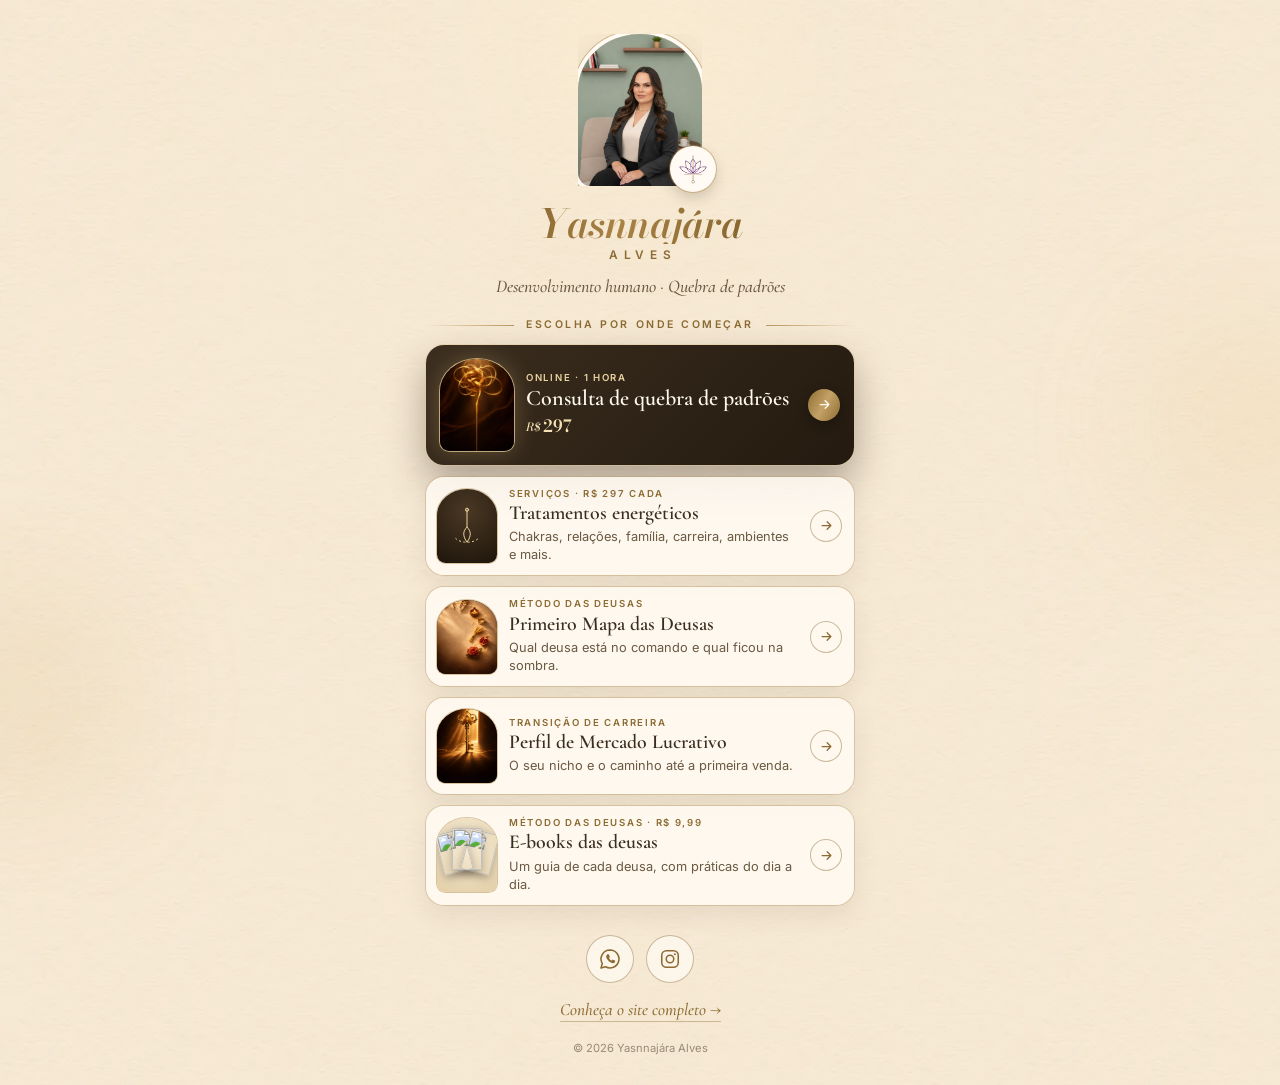
==== links/index.html @ d5858c21 "Página de links da bio do Instagram (/links/) e adesivo do Perfil à direita A bio leva a consulta, t" ====
<!DOCTYPE html>
<html lang="pt-BR">
<head>
<meta charset="utf-8">
<meta name="robots" content="noindex, nofollow"><!-- fase de teste: APAGAR no lançamento -->
<meta name="viewport" content="width=device-width, initial-scale=1, viewport-fit=cover">
<meta name="theme-color" content="#F3E9D8">
<title>Yasnnajára Alves · Links</title>
<meta name="description" content="Consulta, tratamentos energéticos, Mapa das Deusas, Perfil de Mercado Lucrativo e e-books de Yasnnajára Alves.">
<meta property="og:title" content="Yasnnajára Alves · Desenvolvimento humano">
<meta property="og:description" content="Escolha por onde começar.">
<meta property="og:image" content="https://rafaheul.github.io/yasnnajara/assets/compartilhar.jpg?v=2">
<meta property="og:image:width" content="1200">
<meta property="og:image:height" content="630">
<link rel="icon" href="../assets/logo.png">
<link rel="preconnect" href="https://fonts.googleapis.com">
<link rel="preconnect" href="https://fonts.gstatic.com" crossorigin>
<link href="https://fonts.googleapis.com/css2?family=Bodoni+Moda:ital,opsz,wght@0,6..96,600;1,6..96,500;1,6..96,600&family=Cormorant+Garamond:ital,wght@0,600;1,500&family=Inter:wght@400;500;600&display=swap" rel="stylesheet">
<!--
  PÁGINA DA BIO DO INSTAGRAM (23/11/2026)
  Só redireciona: cada cartão leva a uma página. Para trocar um destino, mude o href
  do cartão (ou o endereço em ../assets/central.js, para os que usam data-link).
  O cartão "Novidade" no alto fica escondido: tire o "hidden" e troque o texto quando
  houver algo a divulgar (um post, uma live, uma promoção).
-->
<style>
:root {
  --areia: #F3E9D8; --papel: #FFFBF4; --tinta: #3B2E20; --tinta-suave: #6B5942;
  --dourado: #B8945A; --dourado-claro: #E0C898; --bronze: #8C6B33; --noite: #241A0F;
  --mola: cubic-bezier(.22,1,.36,1);
}
*, *::before, *::after { box-sizing: border-box; }
html { -webkit-text-size-adjust: 100%; }
body { margin: 0; min-height: 100vh; color: var(--tinta); font: 400 16px/1.5 Inter, -apple-system, BlinkMacSystemFont, "Segoe UI", sans-serif;
  -webkit-font-smoothing: antialiased; -webkit-tap-highlight-color: transparent;
  background: linear-gradient(rgba(243,233,216,.6), rgba(243,233,216,.6)), url("../assets/papel.webp") repeat var(--areia); background-size: auto, 512px; }
a { color: inherit; text-decoration: none; }
[hidden] { display: none !important; }

/* luz de fim de tarde atrás do retrato */
.luz { position: fixed; inset: 0; pointer-events: none; z-index: 0; overflow: hidden; }
.luz span { position: absolute; border-radius: 50%; filter: blur(60px); opacity: .55; }
.luz span:nth-child(1) { width: 420px; height: 420px; left: 50%; top: -160px; margin-left: -210px; background: radial-gradient(circle, #FFF1D2, transparent 70%); }
.luz span:nth-child(2) { width: 300px; height: 300px; right: -120px; top: 30%; background: radial-gradient(circle, rgba(224,190,120,.45), transparent 70%); animation: flutua 14s ease-in-out infinite alternate; }
.luz span:nth-child(3) { width: 320px; height: 320px; left: -140px; bottom: 5%; background: radial-gradient(circle, rgba(201,163,90,.35), transparent 70%); animation: flutua 18s ease-in-out infinite alternate-reverse; }
@keyframes flutua { to { transform: translate(30px, -40px); } }

.pagina { position: relative; z-index: 1; width: min(460px, 100%); margin: 0 auto;
  padding: max(28px, env(safe-area-inset-top)) 16px max(28px, env(safe-area-inset-bottom)); }

/* ---------- topo: retrato em arco + nome ---------- */
.topo { text-align: center; }
.retrato { position: relative; width: 124px; margin: 6px auto 0; }
.retrato__arco { width: 124px; height: 152px; border-radius: 66px 66px 14px 14px / 60px 60px 14px 14px; overflow: hidden;
  box-shadow: 0 0 0 4px var(--papel), 0 0 0 5px rgba(184,148,90,.6), 0 18px 40px rgba(59,46,32,.25); }
.retrato__arco img { width: 100%; height: 100%; object-fit: cover; object-position: 50% 18%; display: block; }
.retrato__selo { position: absolute; right: -14px; bottom: -6px; width: 46px; height: 46px; border-radius: 50%; display: grid; place-items: center;
  background: var(--papel); box-shadow: 0 0 0 1px rgba(184,148,90,.55), 0 6px 14px rgba(59,46,32,.2); }
.retrato__selo img { width: 30px; height: 30px; object-fit: contain; }
.nome { margin: 18px 0 0; line-height: 1; }
.nome em { display: block; font: italic 600 2.5rem/1 "Bodoni Moda", Didot, Georgia, serif; font-variation-settings: "opsz" 28; letter-spacing: -.01em;
  background: linear-gradient(100deg, #6A4E1D, #A98244 45%, #6A4E1D); -webkit-background-clip: text; background-clip: text; color: transparent; }
.nome small { display: block; margin-top: 6px; font: 600 .74rem/1 Inter, sans-serif; letter-spacing: .5em; text-indent: .5em; text-transform: uppercase; color: var(--bronze); }
.tag { margin: 12px 0 0; font: italic 500 1.12rem/1.35 "Cormorant Garamond", Georgia, serif; color: var(--tinta-suave); }
.chama { display: flex; align-items: center; gap: 12px; margin: 22px 0 14px; font: 600 .66rem/1 Inter, sans-serif; letter-spacing: .24em; text-transform: uppercase; color: var(--bronze); }
.chama::before, .chama::after { content: ""; flex: 1; height: 1px; background: linear-gradient(90deg, transparent, var(--dourado)); }
.chama::after { transform: scaleX(-1); }

/* ---------- os caminhos ---------- */
.lista { display: flex; flex-direction: column; gap: 12px; margin: 0; padding: 0; list-style: none; }
.cam { position: relative; display: grid; grid-template-columns: 60px 1fr 32px; align-items: center; gap: 12px; min-height: 88px; padding: 11px 12px 11px 11px;
  border-radius: 18px; background: rgba(255,251,244,.86); overflow: hidden; isolation: isolate;
  box-shadow: 0 0 0 1px rgba(184,148,90,.38), 0 10px 26px rgba(59,46,32,.09);
  transition: transform .45s var(--mola), box-shadow .45s var(--mola); }
.cam::after { content: ""; position: absolute; inset: 0; z-index: -1; pointer-events: none; opacity: 0; transition: opacity .4s;
  background: radial-gradient(circle at 20% 50%, rgba(224,190,120,.28), transparent 60%); }
.cam:active { transform: scale(.975); }
@media (hover: hover) { .cam:hover { transform: translateY(-3px); box-shadow: 0 0 0 1px rgba(184,148,90,.7), 0 16px 34px rgba(59,46,32,.16); } .cam:hover::after { opacity: 1; } }
.cam:focus-visible { outline: 2px solid var(--bronze); outline-offset: 3px; }

.cam__foto { width: 60px; height: 74px; border-radius: 32px 32px 9px 9px / 28px 28px 9px 9px; overflow: hidden; position: relative;
  box-shadow: 0 0 0 1px rgba(184,148,90,.55); background: #3B2E20; }
.cam__foto img { width: 100%; height: 100%; object-fit: cover; display: block; }
.cam__olho { display: block; font: 600 .6rem/1.3 Inter, sans-serif; letter-spacing: .18em; text-transform: uppercase; color: var(--bronze); }
.cam__titulo { display: block; margin-top: 3px; font: 600 1.24rem/1.08 "Cormorant Garamond", Georgia, serif; color: var(--tinta); }
.cam__texto { display: block; margin-top: 4px; font-size: .8rem; line-height: 1.4; color: var(--tinta-suave); }
.cam__seta { width: 32px; height: 32px; border-radius: 50%; display: grid; place-items: center; color: var(--bronze);
  box-shadow: inset 0 0 0 1px rgba(140,107,51,.45); transition: background .35s, color .35s, transform .45s var(--mola); }
.cam__seta svg { width: 15px; height: 15px; }
@media (hover: hover) { .cam:hover .cam__seta { background: linear-gradient(120deg, #8C6B33, #C4A266 50%, #8C6B33); color: #FFFBF4; box-shadow: none; transform: translateX(2px); } }

/* medalhão desenhado (para quem não tem foto) */
.cam__foto--desenho { display: grid; place-items: center; background: radial-gradient(circle at 50% 30%, #4A3824, #1E150B); }
.cam__foto--desenho svg { width: 40px; height: 40px; fill: none; stroke: #E9D3A0; stroke-width: 1.6; stroke-linecap: round; stroke-linejoin: round; }

/* e-books: três capas em leque */
.cam__foto--livros { background: radial-gradient(circle at 50% 35%, #F7ECD6, #E3CFA8); }
.cam__foto--livros img { position: absolute; width: 30px; height: 42px; left: 50%; top: 50%; margin: -24px 0 0 -15px; border-radius: 2px;
  box-shadow: 0 3px 8px rgba(59,46,32,.35); object-fit: cover; }
.cam__foto--livros img:nth-child(1) { transform: translateX(-13px) rotate(-14deg); }
.cam__foto--livros img:nth-child(2) { transform: translateX(13px) rotate(14deg); }
.cam__foto--livros img:nth-child(3) { transform: translateY(-3px); z-index: 2; }

.cam__selo { display: inline-block; margin-left: 6px; padding: 2px 7px 3px; border-radius: 99px; vertical-align: 2px;
  font: 600 .56rem/1.2 Inter, sans-serif; letter-spacing: .14em; text-transform: uppercase; color: #3B2E20; background: #E9D3A0; }

/* destaque escuro: a consulta */
.cam--destaque { grid-template-columns: 74px 1fr 32px; min-height: 118px; padding: 14px 14px 14px 14px; color: #FFF8EC;
  background: linear-gradient(135deg, #3B2E20, var(--noite)); box-shadow: 0 0 0 1px rgba(224,200,152,.5), 0 18px 38px rgba(36,26,15,.35); }
.cam--destaque .cam__foto { width: 74px; height: 92px; border-radius: 39px 39px 10px 10px / 34px 34px 10px 10px; box-shadow: 0 0 0 1px rgba(236,214,160,.7), 0 0 22px rgba(224,190,120,.3); }
.cam--destaque .cam__olho { color: #E9D3A0; }
.cam--destaque .cam__titulo { color: #FFF8EC; font-size: 1.38rem; }
.cam--destaque .cam__texto { color: rgba(255,248,236,.8); }
.cam--destaque .cam__seta { color: #FFFBF4; background: linear-gradient(120deg, #8C6B33, #C4A266 50%, #8C6B33); box-shadow: 0 4px 12px rgba(0,0,0,.3); }
.preco { display: inline-flex; align-items: flex-start; margin-top: 7px; font: 600 1.05rem/1 "Bodoni Moda", Georgia, serif; font-variation-settings: "opsz" 11; color: #F4E2B4; }
.preco small { font: italic 500 .7rem/1 "Bodoni Moda", Georgia, serif; margin: 3px 3px 0 0; }
/* reflexo que atravessa o destaque */
.cam--destaque::before { content: ""; position: absolute; inset: 0; z-index: 2; pointer-events: none;
  background: linear-gradient(100deg, transparent 40%, rgba(255,240,205,.16) 50%, transparent 60%) no-repeat; background-size: 300% 100%; background-position: 130% 0;
  animation: reflexo 6s ease-in-out 1.6s infinite; }
@keyframes reflexo { 0%, 70% { background-position: 130% 0; } 100% { background-position: -30% 0; } }

/* cartão de novidade (escondido até ter o que divulgar) */
.novidade { display: block; margin: 0 0 12px; padding: 12px 16px; border-radius: 14px; text-align: center; border: 1px dashed rgba(140,107,51,.55);
  background: rgba(233,211,160,.25); font: italic 500 1.05rem/1.35 "Cormorant Garamond", Georgia, serif; color: var(--tinta); }
.novidade b { display: block; font: 600 .6rem/1.3 Inter, sans-serif; font-style: normal; letter-spacing: .2em; text-transform: uppercase; color: var(--bronze); margin-bottom: 2px; }

/* ---------- pé ---------- */
.pe { margin-top: 30px; text-align: center; }
.pe__redes { display: flex; justify-content: center; gap: 12px; }
.pe__redes a { display: grid; place-items: center; width: 48px; height: 48px; border-radius: 50%; color: var(--bronze);
  background: rgba(255,251,244,.7); box-shadow: inset 0 0 0 1px rgba(140,107,51,.45); transition: background .3s, color .3s, transform .3s; }
.pe__redes a:active { transform: scale(.94); }
@media (hover: hover) { .pe__redes a:hover { background: linear-gradient(135deg, #C9A35A, #8C6B33); color: #FFFBF4; } }
.pe__redes svg { width: 22px; height: 22px; }
.pe__site { display: inline-block; margin-top: 18px; font: italic 500 1.08rem/1 "Cormorant Garamond", Georgia, serif; color: var(--bronze);
  border-bottom: 1px solid rgba(140,107,51,.4); padding-bottom: 3px; }
.pe__copy { margin: 18px 0 0; font-size: .7rem; color: rgba(59,46,32,.5); }

/* ---------- entrada ---------- */
.anima .sobe { opacity: 0; transform: translateY(18px); animation: sobe .8s var(--mola) forwards; animation-delay: calc(var(--i, 0) * 80ms + 120ms); }
@keyframes sobe { to { opacity: 1; transform: none; } }
.anima .retrato__arco { animation: revela 1.1s var(--mola) both; }
@keyframes revela { from { clip-path: inset(100% 0 0 0 round 66px 66px 14px 14px); } to { clip-path: inset(0 0 0 0 round 0); } }
@media (prefers-reduced-motion: reduce) {
  .luz span, .cam--destaque::before { animation: none; }
  .cam, .cam__seta { transition: none; }
}
</style>
<script>if (!matchMedia("(prefers-reduced-motion: reduce)").matches) document.documentElement.classList.add("anima");</script>
</head>
<body>
<div class="luz" aria-hidden="true"><span></span><span></span><span></span></div>

<main class="pagina">
  <header class="topo">
    <div class="retrato sobe" style="--i:0">
      <div class="retrato__arco"><img src="../assets/yasnnajara-terno.webp" alt="Yasnnajára Alves" width="800" height="1000"></div>
      <span class="retrato__selo"><img src="../assets/logo.png" alt="" width="30" height="30"></span>
    </div>
    <h1 class="nome sobe" style="--i:1"><em>Yasnnajára</em><small>Alves</small></h1>
    <p class="tag sobe" style="--i:2">Desenvolvimento humano · Quebra de padrões</p>
  </header>

  <p class="chama sobe" style="--i:3">Escolha por onde começar</p>

  <a class="novidade sobe" style="--i:3" href="#" hidden><b>Novidade</b>Texto da novidade da semana</a>

  <ul class="lista">
    <li class="sobe" style="--i:4">
      <a class="cam cam--destaque" href="../consultas.html">
        <span class="cam__foto"><img src="../assets/porta-consulta.webp" alt="" width="800" height="1200"></span>
        <span>
          <span class="cam__olho">Online · 1 hora</span>
          <span class="cam__titulo">Consulta de quebra de padrões</span>
          <span class="preco"><small>R$</small>297</span>
        </span>
        <span class="cam__seta" aria-hidden="true"><svg viewBox="0 0 24 24"><path d="M5 12h13M13 6l6 6-6 6" fill="none" stroke="currentColor" stroke-width="2" stroke-linecap="round" stroke-linejoin="round"/></svg></span>
      </a>
    </li>
    <li class="sobe" style="--i:5">
      <a class="cam" href="../index.html#servicos">
        <span class="cam__foto cam__foto--desenho"><svg viewBox="0 0 64 64" aria-hidden="true"><path d="M32 6 V34"/><path d="M32 34 C25 40 25 48 32 58 C39 48 39 40 32 34 Z"/><path d="M14 52 C22 60 42 60 50 52" stroke-dasharray="2 5"/><circle cx="32" cy="6" r="2.5"/></svg></span>
        <span>
          <span class="cam__olho">Serviços · R$ 297 cada</span>
          <span class="cam__titulo">Tratamentos energéticos</span>
          <span class="cam__texto">Chakras, relações, família, carreira, ambientes e mais.</span>
        </span>
        <span class="cam__seta" aria-hidden="true"><svg viewBox="0 0 24 24"><path d="M5 12h13M13 6l6 6-6 6" fill="none" stroke="currentColor" stroke-width="2" stroke-linecap="round" stroke-linejoin="round"/></svg></span>
      </a>
    </li>
    <li class="sobe" style="--i:6">
      <a class="cam" data-link="metodo">
        <span class="cam__foto"><img src="../assets/porta-metodo.webp" alt="" width="800" height="1200" loading="lazy"></span>
        <span>
          <span class="cam__olho">Método das Deusas</span>
          <span class="cam__titulo">Primeiro Mapa das Deusas</span>
          <span class="cam__texto">Qual deusa está no comando e qual ficou na sombra.</span>
        </span>
        <span class="cam__seta" aria-hidden="true"><svg viewBox="0 0 24 24"><path d="M5 12h13M13 6l6 6-6 6" fill="none" stroke="currentColor" stroke-width="2" stroke-linecap="round" stroke-linejoin="round"/></svg></span>
      </a>
    </li>
    <li class="sobe" style="--i:7">
      <a class="cam" data-link="perfil">
        <span class="cam__foto"><img src="../assets/porta-perfil.webp" alt="" width="800" height="1200" loading="lazy"></span>
        <span>
          <span class="cam__olho">Transição de carreira</span>
          <span class="cam__titulo">Perfil de Mercado Lucrativo</span>
          <span class="cam__texto">O seu nicho e o caminho até a primeira venda.</span>
        </span>
        <span class="cam__seta" aria-hidden="true"><svg viewBox="0 0 24 24"><path d="M5 12h13M13 6l6 6-6 6" fill="none" stroke="currentColor" stroke-width="2" stroke-linecap="round" stroke-linejoin="round"/></svg></span>
      </a>
    </li>
    <li class="sobe" style="--i:8">
      <a class="cam" href="https://rafaheul.github.io/metodo-deusas-demo/#no-seu-ritmo" target="_blank" rel="noopener">
        <span class="cam__foto cam__foto--livros">
          <img src="https://rafaheul.github.io/metodo-deusas-demo/assets/ebooks/atena-capa.webp" alt="" width="480" height="679" loading="lazy">
          <img src="https://rafaheul.github.io/metodo-deusas-demo/assets/ebooks/afrodite-capa.webp" alt="" width="480" height="679" loading="lazy">
          <img src="https://rafaheul.github.io/metodo-deusas-demo/assets/ebooks/persefone-capa.webp" alt="" width="480" height="679" loading="lazy">
        </span>
        <span>
          <span class="cam__olho">Método das Deusas · R$ 9,99</span>
          <span class="cam__titulo">E-books das deusas</span>
          <span class="cam__texto">Um guia de cada deusa, com práticas do dia a dia.</span>
        </span>
        <span class="cam__seta" aria-hidden="true"><svg viewBox="0 0 24 24"><path d="M5 12h13M13 6l6 6-6 6" fill="none" stroke="currentColor" stroke-width="2" stroke-linecap="round" stroke-linejoin="round"/></svg></span>
      </a>
    </li>
  </ul>

  <footer class="pe sobe" style="--i:9">
    <div class="pe__redes">
      <a data-zap="Olá, Yasnnajára! Vim pelo Instagram e queria tirar uma dúvida." aria-label="Conversar no WhatsApp"><svg viewBox="0 0 24 24" aria-hidden="true"><path d="M12 2.2a9.8 9.8 0 0 0-8.4 14.8L2.2 21.8l4.9-1.3A9.8 9.8 0 1 0 12 2.2z" fill="none" stroke="currentColor" stroke-width="1.7" stroke-linejoin="round"/><path d="M8.7 7.3c.3-.5.6-.5.9-.5h.6c.2 0 .5.1.6.4l.9 2.1c.1.3 0 .5-.1.7l-.5.6c-.1.2-.2.4 0 .6.5.9 1.2 1.7 2.1 2.3.3.2.6.3.8.1l.6-.7c.2-.2.4-.3.7-.2l2 1c.3.1.4.3.4.6 0 .5-.2 1.4-.8 1.8-.6.5-1.6.7-2.7.3-1.6-.5-3.2-1.6-4.4-3-1-1.2-1.9-2.6-2-4 0-.9.4-1.6.9-2.1z" fill="currentColor"/></svg></a>
      <a data-link="instagram" aria-label="Instagram"><svg viewBox="0 0 24 24" aria-hidden="true"><rect x="3" y="3" width="18" height="18" rx="5.2" fill="none" stroke="currentColor" stroke-width="1.7"/><circle cx="12" cy="12" r="4.1" fill="none" stroke="currentColor" stroke-width="1.7"/><circle cx="17.3" cy="6.7" r="1.1" fill="currentColor"/></svg></a>
    </div>
    <a class="pe__site" href="../index.html">Conheça o site completo →</a>
    <p class="pe__copy">© 2026 Yasnnajára Alves</p>
  </footer>
</main>

<script src="../assets/central.js?v=202611232100"></script>
<script>
// WhatsApp com mensagem própria da bio
(function () {
  var n = (window.CENTRAL || {}).whatsapp;
  document.querySelectorAll("[data-zap]").forEach(function (a) {
    if (!n) return;
    a.href = "https://wa.me/" + n + "?text=" + encodeURIComponent(a.getAttribute("data-zap"));
    a.target = "_blank"; a.rel = "noopener";
  });
})();
</script>
</body>
</html>
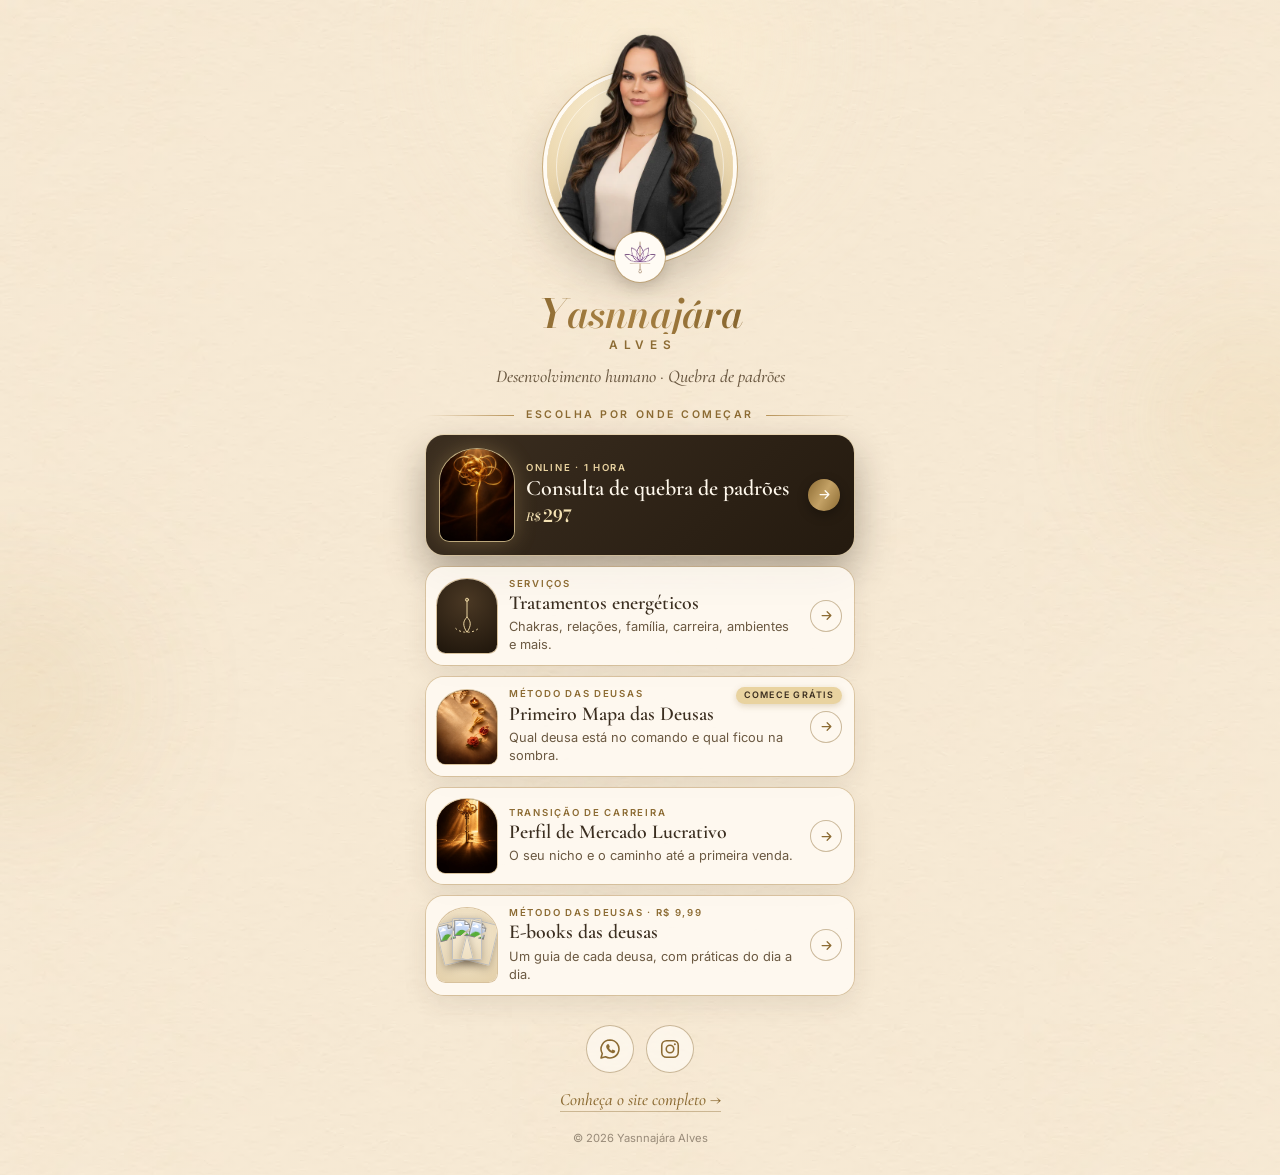
==== commit 196e7afb: "Bio: retrato recortado saindo do círculo com o logo centralizado; Mapa 'Comece grátis'; Serviços sem" ====
--- a/links/index.html
+++ b/links/index.html
@@ -50,14 +50,25 @@
 
 /* ---------- topo: retrato em arco + nome ---------- */
 .topo { text-align: center; }
-.retrato { position: relative; width: 124px; margin: 6px auto 0; }
-.retrato__arco { width: 124px; height: 152px; border-radius: 66px 66px 14px 14px / 60px 60px 14px 14px; overflow: hidden;
-  box-shadow: 0 0 0 4px var(--papel), 0 0 0 5px rgba(184,148,90,.6), 0 18px 40px rgba(59,46,32,.25); }
-.retrato__arco img { width: 100%; height: 100%; object-fit: cover; object-position: 50% 18%; display: block; }
-.retrato__selo { position: absolute; right: -14px; bottom: -6px; width: 46px; height: 46px; border-radius: 50%; display: grid; place-items: center;
-  background: var(--papel); box-shadow: 0 0 0 1px rgba(184,148,90,.55), 0 6px 14px rgba(59,46,32,.2); }
-.retrato__selo img { width: 30px; height: 30px; object-fit: contain; }
-.nome { margin: 18px 0 0; line-height: 1; }
+.retrato { position: relative; width: 210px; height: 232px; margin: 0 auto; }
+/* disco dourado atrás; ela "sai" por cima da borda */
+.retrato__disco { position: absolute; left: 50%; bottom: 0; width: 186px; height: 186px; margin-left: -93px; border-radius: 50%;
+  background: radial-gradient(circle at 50% 30%, #FFF7E6 0%, #F1E0BC 48%, #D9BE89 100%);
+  box-shadow: 0 0 0 4px var(--papel), 0 0 0 5px rgba(184,148,90,.65), 0 20px 44px rgba(59,46,32,.24); }
+.retrato__disco::after { content: ""; position: absolute; inset: 9px; border-radius: 50%; border: 1px solid rgba(255,250,238,.7); }
+/* a foto aparece dentro do círculo + uma faixa no alto, só onde está a cabeça */
+.retrato__foto { position: absolute; inset: 0;
+  -webkit-mask-image: radial-gradient(circle 93px at 50% calc(100% - 93px), #000 98.5%, transparent 100%), linear-gradient(#000, #000);
+  -webkit-mask-size: 100% 100%, 112px 62%; -webkit-mask-position: 0 0, 50% 0; -webkit-mask-repeat: no-repeat;
+  mask-image: radial-gradient(circle 93px at 50% calc(100% - 93px), #000 98.5%, transparent 100%), linear-gradient(#000, #000);
+  mask-size: 100% 100%, 112px 62%; mask-position: 0 0, 50% 0; mask-repeat: no-repeat; }
+.retrato__foto img { position: absolute; left: 50%; bottom: 0; width: 216px; height: auto; margin-left: -108px; display: block;
+  filter: drop-shadow(0 6px 10px rgba(59,46,32,.18)); }
+/* logo da marca, centralizado embaixo */
+.retrato__selo { position: absolute; left: 50%; bottom: -22px; width: 50px; height: 50px; margin-left: -25px; border-radius: 50%; display: grid; place-items: center; z-index: 2;
+  background: var(--papel); box-shadow: 0 0 0 1px rgba(184,148,90,.6), 0 6px 14px rgba(59,46,32,.2); }
+.retrato__selo img { width: 34px; height: 34px; object-fit: contain; }
+.nome { margin: 34px 0 0; line-height: 1; }
 .nome em { display: block; font: italic 600 2.5rem/1 "Bodoni Moda", Didot, Georgia, serif; font-variation-settings: "opsz" 28; letter-spacing: -.01em;
   background: linear-gradient(100deg, #6A4E1D, #A98244 45%, #6A4E1D); -webkit-background-clip: text; background-clip: text; color: transparent; }
 .nome small { display: block; margin-top: 6px; font: 600 .74rem/1 Inter, sans-serif; letter-spacing: .5em; text-indent: .5em; text-transform: uppercase; color: var(--bronze); }
@@ -101,7 +112,7 @@
 .cam__foto--livros img:nth-child(2) { transform: translateX(13px) rotate(14deg); }
 .cam__foto--livros img:nth-child(3) { transform: translateY(-3px); z-index: 2; }
 
-.cam__selo { display: inline-block; margin-left: 6px; padding: 2px 7px 3px; border-radius: 99px; vertical-align: 2px;
+.cam__selo { position: absolute; top: 10px; right: 12px; padding: 3px 8px; border-radius: 99px; box-shadow: 0 2px 6px rgba(140,107,51,.25);
   font: 600 .56rem/1.2 Inter, sans-serif; letter-spacing: .14em; text-transform: uppercase; color: #3B2E20; background: #E9D3A0; }
 
 /* destaque escuro: a consulta */
@@ -140,8 +151,12 @@
 /* ---------- entrada ---------- */
 .anima .sobe { opacity: 0; transform: translateY(18px); animation: sobe .8s var(--mola) forwards; animation-delay: calc(var(--i, 0) * 80ms + 120ms); }
 @keyframes sobe { to { opacity: 1; transform: none; } }
-.anima .retrato__arco { animation: revela 1.1s var(--mola) both; }
-@keyframes revela { from { clip-path: inset(100% 0 0 0 round 66px 66px 14px 14px); } to { clip-path: inset(0 0 0 0 round 0); } }
+.anima .retrato__disco { animation: disco 1s var(--mola) both; }
+@keyframes disco { from { transform: scale(.6); opacity: 0; } to { transform: none; opacity: 1; } }
+.anima .retrato__foto img { animation: ergue 1.1s var(--mola) .25s both; }
+@keyframes ergue { from { transform: translateY(40px); opacity: 0; } to { transform: none; opacity: 1; } }
+.anima .retrato__selo { animation: selo .8s cubic-bezier(.34,1.56,.64,1) .9s both; }
+@keyframes selo { from { transform: scale(0) rotate(-90deg); } to { transform: none; } }
 @media (prefers-reduced-motion: reduce) {
   .luz span, .cam--destaque::before { animation: none; }
   .cam, .cam__seta { transition: none; }
@@ -155,8 +170,9 @@
 <main class="pagina">
   <header class="topo">
     <div class="retrato sobe" style="--i:0">
-      <div class="retrato__arco"><img src="../assets/yasnnajara-terno.webp" alt="Yasnnajára Alves" width="800" height="1000"></div>
-      <span class="retrato__selo"><img src="../assets/logo.png" alt="" width="30" height="30"></span>
+      <span class="retrato__disco" aria-hidden="true"></span>
+      <div class="retrato__foto"><img src="../assets/yasnnajara-recorte.webp" alt="Yasnnajára Alves" width="560" height="619"></div>
+      <span class="retrato__selo"><img src="../assets/logo.png" alt="" width="34" height="34"></span>
     </div>
     <h1 class="nome sobe" style="--i:1"><em>Yasnnajára</em><small>Alves</small></h1>
     <p class="tag sobe" style="--i:2">Desenvolvimento humano · Quebra de padrões</p>
@@ -182,7 +198,7 @@
       <a class="cam" href="../index.html#servicos">
         <span class="cam__foto cam__foto--desenho"><svg viewBox="0 0 64 64" aria-hidden="true"><path d="M32 6 V34"/><path d="M32 34 C25 40 25 48 32 58 C39 48 39 40 32 34 Z"/><path d="M14 52 C22 60 42 60 50 52" stroke-dasharray="2 5"/><circle cx="32" cy="6" r="2.5"/></svg></span>
         <span>
-          <span class="cam__olho">Serviços · R$ 297 cada</span>
+          <span class="cam__olho">Serviços</span>
           <span class="cam__titulo">Tratamentos energéticos</span>
           <span class="cam__texto">Chakras, relações, família, carreira, ambientes e mais.</span>
         </span>
@@ -193,7 +209,7 @@
       <a class="cam" data-link="metodo">
         <span class="cam__foto"><img src="../assets/porta-metodo.webp" alt="" width="800" height="1200" loading="lazy"></span>
         <span>
-          <span class="cam__olho">Método das Deusas</span>
+          <span class="cam__olho">Método das Deusas<span class="cam__selo">Comece grátis</span></span>
           <span class="cam__titulo">Primeiro Mapa das Deusas</span>
           <span class="cam__texto">Qual deusa está no comando e qual ficou na sombra.</span>
         </span>
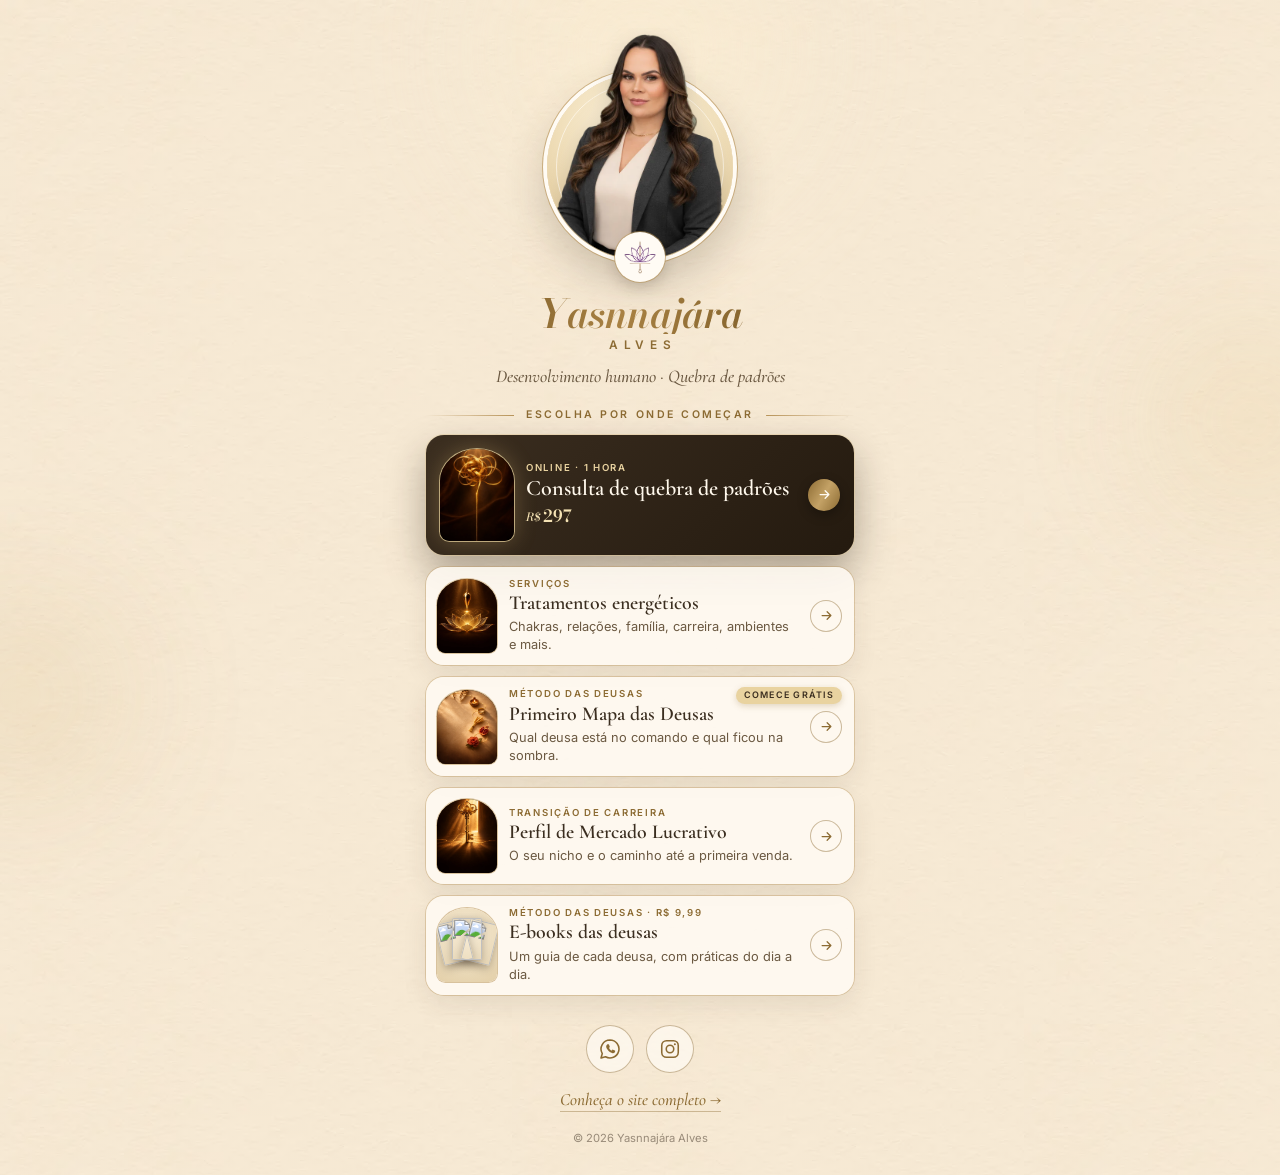
==== commit a2567140: "Bio: imagem do pêndulo dourado sobre a lótus no cartão de Tratamentos energéticos Co-Authored-By: Cl" ====
--- a/links/index.html
+++ b/links/index.html
@@ -196,7 +196,7 @@
     </li>
     <li class="sobe" style="--i:5">
       <a class="cam" href="../index.html#servicos">
-        <span class="cam__foto cam__foto--desenho"><svg viewBox="0 0 64 64" aria-hidden="true"><path d="M32 6 V34"/><path d="M32 34 C25 40 25 48 32 58 C39 48 39 40 32 34 Z"/><path d="M14 52 C22 60 42 60 50 52" stroke-dasharray="2 5"/><circle cx="32" cy="6" r="2.5"/></svg></span>
+        <span class="cam__foto"><img src="../assets/porta-servicos.webp" alt="" width="800" height="1200" style="object-position: 50% 34%"></span>
         <span>
           <span class="cam__olho">Serviços</span>
           <span class="cam__titulo">Tratamentos energéticos</span>
